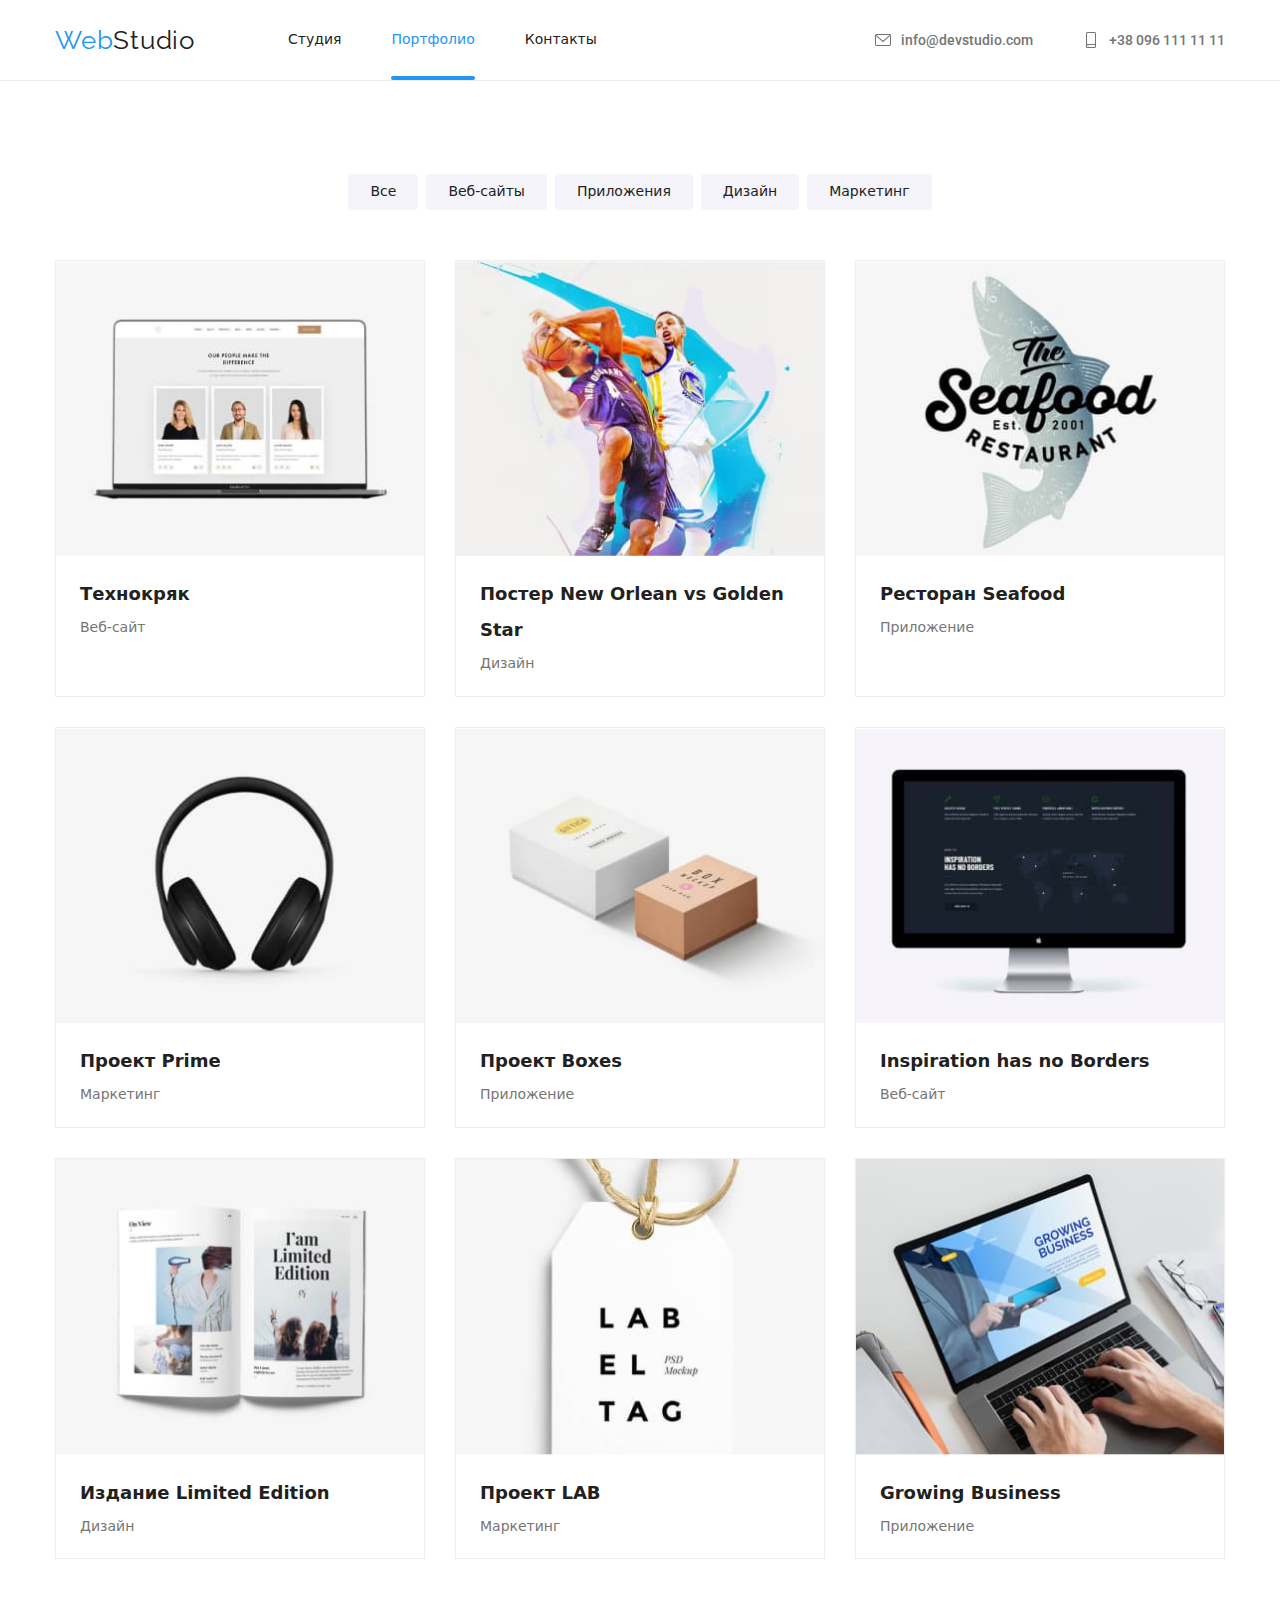
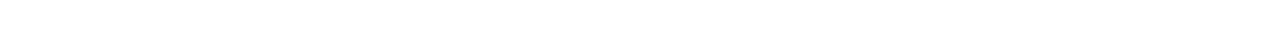
==== Portfolio/Portfolio.html @ 3ba08f0e "dz_8" ====
<!DOCTYPE html>
<html lang="en">

<head>
    <meta charset="UTF-8">
    <meta http-equiv="X-UA-Compatible" content="IE=edge">
    <meta name="viewport" content="width=device-width, initial-scale=1.0">
    <title>Portfolio</title>
    <link rel="preconnect" href="https://fonts.gstatic.com">
    <link href="https://fonts.googleapis.com/css2?family=Roboto:wght@400;500;700;900&display=swap" rel="stylesheet">

    <link rel="stylesheet" href="https://cdnjs.cloudflare.com/ajax/libs/modern-normalize/1.0.0/modern-normalize.css">
    <link rel="preconnect" href="https://fonts.gstatic.com">
    <link href="https://fonts.googleapis.com/css2?family=Raleway:wght@700&display=swap" rel="stylesheet">
    <link rel="stylesheet" href="../css/main.css">
</head>
<header>
    <!--Навигация-->
    <div class="container nav__page">
        <nav class="nav__page ">
            <a href="../index.html" class="logo link"><span class="logo-web">Web</span>Studio</a>
            <ul class="nav__site list">
                <li class="nav__site-item"><a href="../index.html" class="nav__link link ">Студия</a>
                </li>
                <li class="nav__site-item"><a href="../Portfolio/Portfolio.html"
                        class="nav__link nav__link-akcent link">Портфолио</a>
                </li>
                <li class="nav__site-item"><a href="" class="nav__link link">Контакты</a></li>
            </ul>
        </nav>
        <ul class="nav__adres list">
            <li class="nav__adres-item"><a href="malito:info@devstudio.com" class="nav__adres-link link">
                    <svg class="svg-fone">
                        <use href="./imags/svg/sprite.svg#icon-envelope"></use>

                    </svg>info@devstudio.com
                </a>
            </li>
            <li class="nav__adres-item"><a href="tel:+38 096 111 11 11" class="nav__adres-link link"><svg
                        class="svg-fone">
                        <use href="./imags/svg/sprite.svg#icon-smartphone"></use>

                    </svg>+38 096 111 11 11</a>

            </li>
        </ul>
        <button type="button" class="mobile-menu__btn" aria-label="Переключатель меню сайта" data-menu-button>
            <svg class="menu-btn__icon" width="40" height="40">
                <use class="menu-btn__icon-close" href="../imags/svg/sprite.svg#icon-close_"></use>
                <use class="menu-btn__icon-menu" href="../imags/svg/sprite.svg#icon-menu"></use>
            </svg>
        </button>
        <div class="mobile-menu" data-menu>
            <ul class="mobile-menu__list list">
                <li class="mobile-menu__item">
                    <a href="../index.html" class="mobile-menu__link mobile-menu__link--current link">Студия</a>
                </li>
                <li class="mobile-menu__item">
                    <a href="../Portfolio/Portfolio.html" class="mobile-menu__link link">Портфолио</a>
                </li>
                <li class="mobile-menu__item">
                    <a href="" class="mobile-menu__link link">Контакты</a>
                </li>
            </ul>
            <ul class="mobile-menu__contacts list">
                <li class="mobile-menu__contacts-item">
                    <a href="tel:+380961111111" class="
                            mobile-menu__contacts-link mobile-menu__contacts-link--accent link
                          ">
                        +38 096 111 11 11</a>
                </li>
                <li class="mobile-menu__contacts-item">
                    <a href="mailto:info@devstudio.com" class="mobile-menu__contacts-link link">
                        info@devstudio.com
                    </a>
                </li>
            </ul>
            <ul class="mobile-menu__socials list">
                <li class="mobile-menu__social-item">
                    <a href="http://instagram.com" class="mobile-menu__social-link">Instagram</a>
                </li>
                <li class="mobile-menu__social-item">
                    <a href="http://twitter.com" class="mobile-menu__social-link">Twitter</a>
                </li>
                <li class="mobile-menu__social-item">
                    <a href="http://facebook.com" class="mobile-menu__social-link">Facebook</a>
                </li>
                <li class="mobile-menu__social-item">
                    <a href="http://linkedin.com" class="mobile-menu__social-link">LinkedIn</a>
                </li>
            </ul>
        </div>
    </div>

</header>
<main>
    <!--Примеры робот-->
    <section class="portfplio__box">
        <div class="container">
            <ul class="portfplio__nav">
                <li class="portfplio__nav-item"><a href="" class="link-nav ">Все</a></li>
                <li class="portfplio__nav-item"><a href="" class="link-nav ">Веб-сайты</a></li>
                <li class="portfplio__nav-item"><a href="" class="link-nav ">Приложения</a></li>
                <li class="portfplio__nav-item"><a href="" class="link-nav ">Дизайн</a></li>
                <li class="portfplio__nav-item"><a href="" class="link-nav ">Маркетинг</a></li>
            </ul>

            <ul class="examples list">
                <li class="examples-box">
                    <a href="" class="focused-thumb">
                        <div class="portfolio-thumb">
                            <p class="portfolio-decript"> Технокряк это современная площадка распространения
                                коронавируса. Компании используют эту платформу для
                                цифрового шпионажа и атак на защищённые сервера конкурентов.</p>
                            <img srcset="
                      ../imags/portfolioimages/desktop.jpg    1x,
                      ../imags/portfolioimages/desktop@2x.jpg 2x
                    " src="../imags/portfolioimages/desktop.jpg" width="450" height="294" alt="Ноутбук ">
                        </div>
                    </a>
                    <div class="text-box">
                        <h2 class="examples-title">Технокряк</h2>
                        <p class="text">Веб-сайт</p>
                    </div>
                </li>
                <li class="examples-box">
                    <a href="" class="focused-thumb">
                        <div class="portfolio-thumb">
                            <p class="portfolio-decript"> Технокряк это современная площадка распространения
                                коронавируса. Компании используют эту платформу для
                                цифрового шпионажа и атак на защищённые сервера конкурентов.</p>
                            <img srcset="
                      ./imags/portfolioimages/players.jpg    1x,
                      ./imags/portfolioimages/players@2x.jpg 2x
                    " src="./imags/portfolioimages/players.jpg" width="450" height="294" alt="Баскетболисты">
                        </div>
                    </a>
                    <div class="text-box">
                        <h2 class="examples-title">Постер New Orlean vs Golden Star</h2>
                        <p class="text">Дизайн</p>
                    </div>
                </li>
                <li class="examples-box">
                    <a href="" class="focused-thumb">
                        <div class="portfolio-thumb">
                            <p class="portfolio-decript"> Технокряк это современная площадка распространения
                                коронавируса. Компании используют эту платформу для
                                цифрового шпионажа и атак на защищённые сервера конкурентов.</p>
                            <img srcset="
                      ./imags/portfolioimages/seafood.jpg    1x,
                      ./imags/portfolioimages/seafood@2x.jpg 2x
                    " src="./imags/portfolioimages/seafood.jpg" width="450" height="294" alt="Рибный ресторан логотип">
                        </div>
                    </a>
                    <div class="text-box">
                        <h2 class="examples-title">Ресторан Seafood</h2>
                        <p class="text">Приложение</p>
                    </div>
                </li>
                <li class="examples-box">
                    <a href="" class="focused-thumb">
                        <div class="portfolio-thumb">
                            <p class="portfolio-decript"> Технокряк это современная площадка распространения
                                коронавируса. Компании используют эту платформу для
                                цифрового шпионажа и атак на защищённые сервера конкурентов.</p>
                            <img srcset="
                      ./imags/portfolioimages/headphone.jpg    1x,
                      ./imags/portfolioimages/headphone@2x.jpg 2x
                    " src="./imags/portfolioimages/headphone.jpg" width="450" height="294" alt="Наушники">
                        </div>
                    </a>
                    <div class="text-box">
                        <h2 class="examples-title">Проект Prime</h2>
                        <p class="text">Маркетинг</p>
                    </div>
                </li>
                <li class="examples-box">
                    <a href="" class="focused-thumb">
                        <div class="portfolio-thumb">
                            <p class="portfolio-decript"> Технокряк это современная площадка распространения
                                коронавируса. Компании используют эту платформу для
                                цифрового шпионажа и атак на защищённые сервера конкурентов.</p>
                            <img srcset="
                      ./imags/portfolioimages/box.jpg    1x,
                      ./imags/portfolioimages/box@2x.jpg 2x
                    " src="./imags/portfolioimages/box.jpg" width="450" height="294" alt="Коробки">
                        </div>
                    </a>
                    <div class="text-box">
                        <h2 class="examples-title">Проект Boxes</h2>
                        <p class="text">Приложение</p>
                    </div>
                </li>
                <li class="examples-box">
                    <a href="" class="focused-thumb">
                        <div class="portfolio-thumb">
                            <p class="portfolio-decript"> Технокряк это современная площадка распространения
                                коронавируса. Компании используют эту платформу для
                                цифрового шпионажа и атак на защищённые сервера конкурентов.</p>
                            <img srcset="
                      ./imags/portfolioimages/monitor.jpg    1x,
                      ./imags/portfolioimages/monitor@2x.jpg 2x
                    " src="./imags/portfolioimages/monitor.jpg" width="450" height="294" alt="Монитор">
                        </div>
                    </a>
                    <div class="text-box">
                        <h2 class="examples-title">Inspiration has no Borders</h2>
                        <p class="text">Веб-сайт</p>
                    </div>
                </li>
                <li class="examples-box">
                    <a href="" class="focused-thumb">
                        <div class="portfolio-thumb">
                            <p class="portfolio-decript"> Технокряк это современная площадка распространения
                                коронавируса. Компании используют эту платформу для
                                цифрового шпионажа и атак на защищённые сервера конкурентов.</p>
                            <img srcset="
                      ./imags/portfolioimages/book.jpg    1x,
                      ./imags/portfolioimages/book@2x.jpg 2x
                    " src="./imags/portfolioimages/book.jpg" width="450" height="294" alt="Книга">
                        </div>
                    </a>
                    <div class="text-box">
                        <h2 class="examples-title">Издание Limited Edition</h2>
                        <p class="text">Дизайн</p>
                    </div>
                </li>
                <li class="examples-box">
                    <a href="" class="focused-thumb">
                        <div class="portfolio-thumb">
                            <p class="portfolio-decript"> Технокряк это современная площадка распространения
                                коронавируса. Компании используют эту платформу для
                                цифрового шпионажа и атак на защищённые сервера конкурентов.</p>
                            <img srcset="
                      ./imags/portfolioimages/label.jpg    1x,
                      ./imags/portfolioimages/label@2x.jpg 2x
                    " src="./imags/portfolioimages/label.jpg" width="450" height="294" alt="Бумажка на верёвке">
                        </div>
                    </a>
                    <div class="text-box">
                        <h2 class="examples-title">Проект LAB</h2>
                        <p class="text">Маркетинг</p>
                    </div>
                </li>
                <li class="examples-box">
                    <a href="" class="focused-thumb">
                        <div class="portfolio-thumb">
                            <p class="portfolio-decript"> Технокряк это современная площадка распространения
                                коронавируса. Компании используют эту платформу для
                                цифрового шпионажа и атак на защищённые сервера конкурентов.</p>
                            <img srcset="
                      ./imags/portfolioimages/notebook.jpg    1x,
                      ./imags/portfolioimages/notebook@2x.jpg 2x
                    " src="./imags/portfolioimages/notebook.jpg" width="450" height="294"
                                alt="Ноутбук за которым печатают">
                        </div>
                    </a>
                    <div class="text-box">
                        <h2 class="examples-title">Growing Business</h2>
                        <p class="text">Приложение</p>
                    </div>
                </li>
            </ul>

        </div>
    </section>
</main>
<!--Футер-->
<!--<footer class="footer">
    <div class="footer-container">
        <address class="footer-adres-item">
            <a href="../index.html" class="link logo-footer"><span class="logo-web-footer">Web</span>Studio</a>
            <p class="footer-adres">г. Киев, пр-т Леси Украинки, 26</p>
            <ul class="list ">
                <li class="footer-item"><a href="mailto:info@example.com" class="footer-link link">info@example.com</a>
                </li>
                <li class="footer-item"><a href="tel:+38 099 111 11 11" class="footer-link link">+38 099 111
                        11 11</a></li>
            </ul>
        </address>
        <div class="footer-social">
            <h2 class="footer-title">ПРИСОЕДИНЯЙТЕСЬ</h2>
            <ul class="footer-icon">
                <li class="footer-icon-item">
                    <a href="" class="footer-icon-link">
                        <svg class="footer-icons-svg">
                            <use href="./imags/svg/sprite.svg#icon-instagram"></use>
                        </svg>
                    </a>
                </li>
                <li class="footer-icon-item">
                    <a href="" class="footer-icon-link">
                        <svg class="footer-icons-svg">
                            <use href="./imags/svg/sprite.svg#icon-twitter"></use>
                        </svg>
                    </a>
                </li>
                <li class="footer-icon-item">
                    <a href="" class="footer-icon-link">
                        <svg class="footer-icons-svg">
                            <use href="./imags/svg/sprite.svg#icon-facebook"></use>
                        </svg>
                    </a>
                </li>
                <li class="footer-icon-item">
                    <a href="" class="footer-icon-link">
                        <svg class="footer-icons-svg">
                            <use href="./imags/svg/sprite.svg#icon-linkedin"></use>
                        </svg>
                    </a>
                </li>
            </ul>
        </div>
        <div class="footer-send-container">
            <div>
                <h3 class="footer-title">ПОДПИШИСЬ НА РОССЫЛКУ</h3>
                <label>
                    <input class="footer-input" type="text" name="footer-input" placeholder="E-mail" />
                </label>
            </div>
            <button type="submit" class="footer-button">
                <span class="footer-button-span">Подписаться</span>
                <svg class="icon-send">
                    <use href="../imags/svg/sprite.svg#icon-icon-send"></use>
                </svg>
            </button>
        </div>
    </div>-->
<script src="../js/menu.js"></script>
</body>

</html>
---- css/main.css ----
@charset "UTF-8";
.container {
  width: 100%;
  padding-left: 15px;
  padding-right: 15px;
}

@media screen and (min-width: 480px) {
  .container {
    max-width: 480px;
    margin-left: auto;
    margin-right: auto;
  }
}

@media screen and (min-width: 768px) {
  .container {
    max-width: 768px;
  }
}

@media screen and (min-width: 1200px) {
  .container {
    max-width: 1200px;
  }
}

html {
  -webkit-box-sizing: border-box;
          box-sizing: border-box;
}

a {
  list-style: none;
}

h1,
h2,
h3 {
  margin: 0;
}

img {
  display: block;
  max-width: 100%;
  height: auto;
}

body {
  font-family: "Roboto", sans-serif;
  font-style: normal;
  font-weight: normal;
  font-size: 14px;
  line-height: 1.7;
  background-color: #ffffff;
}

@media (min-width: 768px) {
  body {
    padding-top: 80px;
  }
}

@media (max-width: 767px) {
  body {
    padding-top: 60px;
  }
}

.list {
  padding: 0;
  margin: 0;
  list-style: none;
}

.link {
  text-decoration: none;
  font-style: normal;
}

/*! modern-normalize v1.0.0 | MIT License | https://github.com/sindresorhus/modern-normalize */
/*
Document
========
*/
/**
Use a better box model (opinionated).
*/
*,
*::before,
*::after {
  -webkit-box-sizing: border-box;
          box-sizing: border-box;
}

/**
Use a more readable tab size (opinionated).
*/
:root {
  -moz-tab-size: 4;
  -o-tab-size: 4;
     tab-size: 4;
}

/**
1. Correct the line height in all browsers.
2. Prevent adjustments of font size after orientation changes in iOS.
*/
html {
  line-height: 1.15;
  /* 1 */
  -webkit-text-size-adjust: 100%;
  /* 2 */
}

/*
Sections
========
*/
/**
Remove the margin in all browsers.
*/
body {
  margin: 0;
}

/**
Improve consistency of default fonts in all browsers. (https://github.com/sindresorhus/modern-normalize/issues/3)
*/
body {
  font-family: system-ui, -apple-system, "Segoe UI", Roboto, Helvetica, Arial, sans-serif, "Apple Color Emoji", "Segoe UI Emoji";
}

/*
Grouping content
================
*/
/**
1. Add the correct height in Firefox.
2. Correct the inheritance of border color in Firefox. (https://bugzilla.mozilla.org/show_bug.cgi?id=190655)
*/
hr {
  height: 0;
  /* 1 */
  color: inherit;
  /* 2 */
}

/*
Text-level semantics
====================
*/
/**
Add the correct text decoration in Chrome, Edge, and Safari.
*/
abbr[title] {
  -webkit-text-decoration: underline dotted;
          text-decoration: underline dotted;
}

/**
Add the correct font weight in Edge and Safari.
*/
b,
strong {
  font-weight: bolder;
}

/**
1. Improve consistency of default fonts in all browsers. (https://github.com/sindresorhus/modern-normalize/issues/3)
2. Correct the odd 'em' font sizing in all browsers.
*/
code,
kbd,
samp,
pre {
  font-family: ui-monospace, SFMono-Regular, Consolas, "Liberation Mono", Menlo, monospace;
  /* 1 */
  font-size: 1em;
  /* 2 */
}

/**
Add the correct font size in all browsers.
*/
small {
  font-size: 80%;
}

/**
Prevent 'sub' and 'sup' elements from affecting the line height in all browsers.
*/
sub,
sup {
  font-size: 75%;
  line-height: 0;
  position: relative;
  vertical-align: baseline;
}

sub {
  bottom: -0.25em;
}

sup {
  top: -0.5em;
}

/*
Tabular data
============
*/
/**
1. Remove text indentation from table contents in Chrome and Safari. (https://bugs.chromium.org/p/chromium/issues/detail?id=999088, https://bugs.webkit.org/show_bug.cgi?id=201297)
2. Correct table border color inheritance in all Chrome and Safari. (https://bugs.chromium.org/p/chromium/issues/detail?id=935729, https://bugs.webkit.org/show_bug.cgi?id=195016)
*/
table {
  text-indent: 0;
  /* 1 */
  border-color: inherit;
  /* 2 */
}

/*
Forms
=====
*/
/**
1. Change the font styles in all browsers.
2. Remove the margin in Firefox and Safari.
*/
button,
input,
optgroup,
select,
textarea {
  font-family: inherit;
  /* 1 */
  font-size: 100%;
  /* 1 */
  line-height: 1.15;
  /* 1 */
  margin: 0;
  /* 2 */
}

/**
Remove the inheritance of text transform in Edge and Firefox.
1. Remove the inheritance of text transform in Firefox.
*/
button,
select {
  /* 1 */
  text-transform: none;
}

/**
Correct the inability to style clickable types in iOS and Safari.
*/
button,
[type="button"],
[type="reset"],
[type="submit"] {
  -webkit-appearance: button;
}

/**
Remove the inner border and padding in Firefox.
*/
::-moz-focus-inner {
  border-style: none;
  padding: 0;
}

/**
Restore the focus styles unset by the previous rule.
*/
:-moz-focusring {
  outline: 1px dotted ButtonText;
}

/**
Remove the additional ':invalid' styles in Firefox.
See: https://github.com/mozilla/gecko-dev/blob/2f9eacd9d3d995c937b4251a5557d95d494c9be1/layout/style/res/forms.css#L728-L737
*/
:-moz-ui-invalid {
  box-shadow: none;
}

/**
Remove the padding so developers are not caught out when they zero out 'fieldset' elements in all browsers.
*/
legend {
  padding: 0;
}

/**
Add the correct vertical alignment in Chrome and Firefox.
*/
progress {
  vertical-align: baseline;
}

/**
Correct the cursor style of increment and decrement buttons in Safari.
*/
::-webkit-inner-spin-button,
::-webkit-outer-spin-button {
  height: auto;
}

/**
1. Correct the odd appearance in Chrome and Safari.
2. Correct the outline style in Safari.
*/
[type="search"] {
  -webkit-appearance: textfield;
  /* 1 */
  outline-offset: -2px;
  /* 2 */
}

/**
Remove the inner padding in Chrome and Safari on macOS.
*/
::-webkit-search-decoration {
  -webkit-appearance: none;
}

/**
1. Correct the inability to style clickable types in iOS and Safari.
2. Change font properties to 'inherit' in Safari.
*/
::-webkit-file-upload-button {
  -webkit-appearance: button;
  /* 1 */
  font: inherit;
  /* 2 */
}

/*
Interactive
===========
*/
/*
Add the correct display in Chrome and Safari.
*/
summary {
  display: list-item;
}

header {
  border-bottom: 1px solid #ececec;
  position: fixed;
  top: 0px;
  left: 0px;
  right: 0px;
  background-color: #ffffff;
  z-index: 3;
}

.nav__page {
  display: -webkit-box;
  display: -ms-flexbox;
  display: flex;
  -webkit-box-align: center;
      -ms-flex-align: center;
          align-items: center;
}

.nav__site {
  display: -webkit-box;
  display: -ms-flexbox;
  display: flex;
  margin-left: 93px;
}

@media screen and (max-width: 767px) {
  .nav__site {
    display: none;
  }
}

.nav__link.nav__link-akcent {
  display: inline-block;
  color: #2196f3;
  position: relative;
}

.nav__link.nav__link-akcent::after {
  display: block;
  position: absolute;
  content: "";
  height: 4px;
  width: 100%;
  background-color: #2196f3;
  left: 0;
  bottom: 0;
  border-radius: 2px;
}

.nav__site-item {
  margin-right: 50px;
}

.nav__site-item:last-child {
  margin-right: 0px;
}

.nav__link {
  display: block;
  padding-top: 32px;
  padding-bottom: 32px;
  font-weight: 500;
  font-size: 14px;
  line-height: 1.14;
  color: #212121;
  -webkit-transition: color 250ms cubic-bezier(0.4, 0, 0.2, 1);
  transition: color 250ms cubic-bezier(0.4, 0, 0.2, 1);
}

.nav__link:hover, .nav__link:focus {
  color: #2196f3;
}

@media screen and (max-width: 767px) {
  .nav__adres {
    display: none;
  }
}

@media screen and (min-width: 1200px) {
  .nav__adres {
    display: -webkit-box;
    display: -ms-flexbox;
    display: flex;
    margin-left: auto;
  }
}

@media screen and (min-width: 1200px) {
  .nav__adres .nav__adres-item + .nav__adres-item {
    margin-left: 50px;
  }
}

@media screen and (min-width: 768px) and (max-width: 1199px) {
  .nav__adres-item {
    padding-top: 5px;
    padding-bottom: 5px;
  }
  .nav__adres {
    margin-left: auto;
  }
}

.svg-fone {
  display: -webkit-box;
  display: -ms-flexbox;
  display: flex;
  -webkit-box-orient: vertical;
  -webkit-box-direction: normal;
      -ms-flex-direction: column;
          flex-direction: column;
  -webkit-box-pack: center;
      -ms-flex-pack: center;
          justify-content: center;
  margin-right: 10px;
  fill: currentColor;
  width: 16px;
  height: 16px;
}

.nav__adres-link {
  display: -webkit-box;
  display: -ms-flexbox;
  display: flex;
  font-family: Roboto;
  font-style: normal;
  font-weight: 500;
  font-size: 14px;
  line-height: 1.15;
  color: #757575;
  -webkit-transition: color 250ms cubic-bezier(0.4, 0, 0.2, 1);
  transition: color 250ms cubic-bezier(0.4, 0, 0.2, 1);
}

.nav__adres-link:hover, .nav__adres-link:focus {
  color: #2196f3;
}

@media screen and (min-width: 1200px) {
  .nav__adres-link {
    padding-top: 32px;
    padding-bottom: 32px;
  }
}

.hiro {
  padding-top: 118px;
  padding-bottom: 118px;
  background-color: #2f303a;
  background-repeat: no-repeat;
  background-position: center;
  background-size: cover;
  margin-left: auto;
  margin-right: auto;
}

.hiro__title {
  text-align: center;
  margin-left: auto;
  margin-right: auto;
  font-weight: 900;
  font-size: 26px;
  line-height: 1.62;
  letter-spacing: 0.06em;
  text-transform: uppercase;
  color: #ffffff;
}

@media screen and (max-width: 1199px) {
  .hiro__title {
    width: 100%;
    max-width: 385px;
  }
}

@media screen and (min-width: 1200px) {
  .hiro__title {
    max-width: 696px;
    margin-left: auto;
    margin-right: auto;
    font-size: 44px;
    line-height: 1.36;
    width: 696px;
    height: 140px;
  }
}

@media screen and (max-width: 767px) {
  .hiro {
    background-image: -webkit-gradient(linear, left top, left bottom, from(rgba(47, 48, 58, 0.4)), to(rgba(47, 48, 58, 0.4))), url("../imags/hero/hero-mobile.jpg");
    background-image: linear-gradient(rgba(47, 48, 58, 0.4), rgba(47, 48, 58, 0.4)), url("../imags/hero/hero-mobile.jpg");
  }
}

@media screen and (max-width: 767px) and (min-device-pixel-ratio: 1), screen and (max-width: 767px) and (-webkit-min-device-pixel-ratio: 1), screen and (max-width: 767px) and (min-resolution: 96dpi), screen and (max-width: 767px) and (min-resolution: 1dppx) {
  .hiro {
    background-image: url("../imags/hero/hero-mobile.webp");
  }
}

@media screen and (max-width: 767px) and (min-device-pixel-ratio: 2), screen and (max-width: 767px) and (-webkit-min-device-pixel-ratio: 2), screen and (max-width: 767px) and (min-resolution: 192dpi), screen and (max-width: 767px) and (min-resolution: 2dppx) {
  .hiro {
    background-image: url("../imags/hero/hero-mobile@2x.jpg");
  }
}

@media screen and (max-width: 767px) and (min-device-pixel-ratio: 2), screen and (max-width: 767px) and (-webkit-min-device-pixel-ratio: 2), screen and (max-width: 767px) and (min-resolution: 192dpi), screen and (max-width: 767px) and (min-resolution: 2dppx) {
  .hiro {
    background-image: url("../imags/hero/hero-mobile@2x.webp");
  }
}

@media screen and (min-width: 768px) and (max-width: 1199px) {
  .hiro {
    background-image: -webkit-gradient(linear, left top, left bottom, from(rgba(47, 48, 58, 0.4)), to(rgba(47, 48, 58, 0.4))), url("../imags/hero/hero-tablet.jpg");
    background-image: linear-gradient(rgba(47, 48, 58, 0.4), rgba(47, 48, 58, 0.4)), url("../imags/hero/hero-tablet.jpg");
  }
}

@media screen and (min-width: 768px) and (max-width: 1199px) and (min-device-pixel-ratio: 1), screen and (min-width: 768px) and (max-width: 1199px) and (-webkit-min-device-pixel-ratio: 1), screen and (min-width: 768px) and (max-width: 1199px) and (min-resolution: 96dpi), screen and (min-width: 768px) and (max-width: 1199px) and (min-resolution: 1dppx) {
  .hiro {
    background-image: url("../imags/hero/hero-tablet.webp");
  }
}

@media screen and (min-width: 768px) and (max-width: 1199px) and (min-device-pixel-ratio: 2), screen and (min-width: 768px) and (max-width: 1199px) and (-webkit-min-device-pixel-ratio: 2), screen and (min-width: 768px) and (max-width: 1199px) and (min-resolution: 192dpi), screen and (min-width: 768px) and (max-width: 1199px) and (min-resolution: 2dppx) {
  .hiro {
    background-image: url("../imags/hero/hero-tablet@2x.jpg");
  }
}

@media screen and (min-width: 768px) and (max-width: 1199px) and (min-device-pixel-ratio: 2), screen and (min-width: 768px) and (max-width: 1199px) and (-webkit-min-device-pixel-ratio: 2), screen and (min-width: 768px) and (max-width: 1199px) and (min-resolution: 192dpi), screen and (min-width: 768px) and (max-width: 1199px) and (min-resolution: 2dppx) {
  .hiro {
    background-image: url("../imags/hero/hero-tablet@2x.webp");
  }
}

@media screen and (min-width: 1200px) {
  .hiro {
    padding-top: 200px;
    padding-bottom: 200px;
    max-width: 1600px;
    background-image: -webkit-gradient(linear, left top, left bottom, from(rgba(47, 48, 58, 0.4)), to(rgba(47, 48, 58, 0.4))), url("../imags/hero/hero-desktop.jpg");
    background-image: linear-gradient(rgba(47, 48, 58, 0.4), rgba(47, 48, 58, 0.4)), url("../imags/hero/hero-desktop.jpg");
  }
}

@media screen and (min-width: 1200px) and (min-device-pixel-ratio: 1), screen and (min-width: 1200px) and (-webkit-min-device-pixel-ratio: 1), screen and (min-width: 1200px) and (min-resolution: 96dpi), screen and (min-width: 1200px) and (min-resolution: 1dppx) {
  .hiro {
    background-image: url("../imags/hero/hero-desktop.webp");
  }
}

@media screen and (min-width: 1200px) and (min-device-pixel-ratio: 2), screen and (min-width: 1200px) and (-webkit-min-device-pixel-ratio: 2), screen and (min-width: 1200px) and (min-resolution: 192dpi), screen and (min-width: 1200px) and (min-resolution: 2dppx) {
  .hiro {
    background-image: url("../imags/hero/hero-desktop@2x.jpg");
  }
}

@media screen and (min-width: 1200px) and (min-device-pixel-ratio: 2), screen and (min-width: 1200px) and (-webkit-min-device-pixel-ratio: 2), screen and (min-width: 1200px) and (min-resolution: 192dpi), screen and (min-width: 1200px) and (min-resolution: 2dppx) {
  .hiro {
    background-image: url("../imags/hero/hero-desktop@2x.webp");
  }
}

.hiro-button {
  display: block;
  margin-right: auto;
  margin-left: auto;
  margin-top: 30px;
  padding: 10px 32px 10px 32px;
  border: none;
  border-radius: 4px;
  font-style: normal;
  font-weight: bold;
  font-size: 16px;
  line-height: 1.87;
  text-align: center;
  cursor: pointer;
  letter-spacing: 0.06em;
  color: #ffffff;
  background-color: #2196f3;
}

.hiro-button:focus, .hiro-button:hover {
  -webkit-animation: animate115 3000ms linear infinite;
          animation: animate115 3000ms linear infinite;
}

@-webkit-keyframes animate115 {
  0% {
    -webkit-transform: scale(1);
            transform: scale(1);
  }
  50% {
    -webkit-transform: scale(1.15);
            transform: scale(1.15);
  }
  100% {
    -webkit-transform: scale(1);
            transform: scale(1);
  }
}

@keyframes animate115 {
  0% {
    -webkit-transform: scale(1);
            transform: scale(1);
  }
  50% {
    -webkit-transform: scale(1.15);
            transform: scale(1.15);
  }
  100% {
    -webkit-transform: scale(1);
            transform: scale(1);
  }
}

.modal-button {
  position: absolute;
  top: 8px;
  right: 8px;
  display: -webkit-box;
  display: -ms-flexbox;
  display: flex;
  -webkit-box-align: center;
      -ms-flex-align: center;
          align-items: center;
  -webkit-box-pack: center;
      -ms-flex-pack: center;
          justify-content: center;
  width: 30px;
  height: 30px;
  padding: 0px;
  border: 1px solid rgba(0, 0, 0, 0.2);
  border-radius: 50%;
  background-color: #fff;
}

.modal-button:hover, .modal-button:focus {
  color: #2196f3;
}

.submit-btn {
  display: inline-block;
  margin-right: auto;
  margin-left: auto;
  padding: 10px 56px 10px 56px;
  border: none;
  border-radius: 4px;
  font-style: normal;
  font-weight: bold;
  font-size: 16px;
  line-height: 1.87;
  text-align: center;
  cursor: pointer;
  letter-spacing: 0.06em;
  color: #ffffff;
  background-color: #2196f3;
}

.footer-button {
  display: -webkit-box;
  display: -ms-flexbox;
  display: flex;
  padding: 10px 30px 10px 30px;
  border: none;
  display: flex;
  text-align: center;
  -webkit-box-align: center;
      -ms-flex-align: center;
          align-items: center;
  width: 200px;
  height: 50px;
  border-radius: 4px;
  font-style: normal;
  font-weight: bold;
  font-size: 16px;
  line-height: 1.87;
  text-align: center;
  cursor: pointer;
  letter-spacing: 0.06em;
  color: #ffffff;
  background-color: #2196f3;
}

@media screen and (max-width: 1199px) {
  .footer-button {
    margin-top: 20px;
    margin-right: auto;
    margin-left: auto;
  }
}

@media screen and (min-width: 1200px) {
  .footer-button-span {
    margin-right: 10px;
  }
}

/*портфолио*/
.portfplio__box {
  padding-top: 60px;
  padding-bottom: 60px;
}

@media screen and (min-width: 1200px) {
  .portfplio__box {
    padding-top: 94px;
    padding-bottom: 94px;
  }
}

.portfplio__nav {
  margin: 0px 0px 15px 0px;
  list-style: none;
  display: -webkit-box;
  display: -ms-flexbox;
  display: flex;
  -webkit-box-align: center;
      -ms-flex-align: center;
          align-items: center;
  -ms-flex-wrap: wrap;
      flex-wrap: wrap;
  padding: 0px;
}

@media screen and (min-width: 768px) {
  .portfplio__nav {
    -webkit-box-pack: center;
        -ms-flex-pack: center;
            justify-content: center;
    padding: 0px;
    margin: 0px 0px 30px 0px;
    margin-left: auto;
    margin-right: auto;
  }
}

@media screen and (min-width: 1200px) {
  .portfplio__nav {
    margin: 0px 0px 50px 0px;
  }
}

.link-nav {
  text-decoration: none;
  display: block;
  padding: 6px 22px 6px 22px;
  border-radius: 4px;
  background-color: #f5f4fa;
  font-weight: 500;
  color: #212121;
  -webkit-transition: background-color 250ms cubic-bezier(0.4, 0, 0.2, 1), color 250ms cubic-bezier(0.4, 0, 0.2, 1), 250ms, -webkit-box-shadow 250ms cubic-bezier(0.4, 0, 0.2, 1);
  transition: background-color 250ms cubic-bezier(0.4, 0, 0.2, 1), color 250ms cubic-bezier(0.4, 0, 0.2, 1), 250ms, -webkit-box-shadow 250ms cubic-bezier(0.4, 0, 0.2, 1);
  transition: background-color 250ms cubic-bezier(0.4, 0, 0.2, 1), box-shadow 250ms cubic-bezier(0.4, 0, 0.2, 1), color 250ms cubic-bezier(0.4, 0, 0.2, 1), 250ms;
  transition: background-color 250ms cubic-bezier(0.4, 0, 0.2, 1), box-shadow 250ms cubic-bezier(0.4, 0, 0.2, 1), color 250ms cubic-bezier(0.4, 0, 0.2, 1), 250ms, -webkit-box-shadow 250ms cubic-bezier(0.4, 0, 0.2, 1);
}

.link-nav:hover {
  color: #ffffff;
  background-color: #2196f3;
  -webkit-box-shadow: 0px 3px 1px rgba(0, 0, 0, 0.1), 0px 1px 2px rgba(0, 0, 0, 0.08), 0px 2px 2px rgba(0, 0, 0, 0.12);
          box-shadow: 0px 3px 1px rgba(0, 0, 0, 0.1), 0px 1px 2px rgba(0, 0, 0, 0.08), 0px 2px 2px rgba(0, 0, 0, 0.12);
}

.link-nav:focus {
  color: #ffffff;
  background-color: #2196f3;
}

.portfplio__nav-item {
  margin-right: 8px;
}

@media screen and (max-width: 767px) {
  .portfplio__nav-item {
    margin-bottom: 15px;
  }
}

.portfplio__nav-item:last-child {
  margin-right: 0px;
}

@media screen and (min-width: 768px) {
  .examples {
    display: -webkit-box;
    display: -ms-flexbox;
    display: flex;
    -ms-flex-wrap: wrap;
        flex-wrap: wrap;
    margin-left: -30px;
    margin-top: -30px;
    list-style: none;
  }
}

.portfolio-thumb {
  position: relative;
  overflow: hidden;
  z-index: 2;
}

.portfolio-decript {
  position: absolute;
  top: 0px;
  background-color: #2196f3;
  width: 100%;
  height: 100%;
  opacity: 0;
  font-family: Roboto;
  font-style: normal;
  font-weight: normal;
  font-size: 18px;
  line-height: 1.56;
  letter-spacing: 0.03em;
  color: #ffffff;
  margin: 0px;
  padding-top: 63px;
  padding-bottom: 63px;
  padding-left: 24px;
  padding-right: 24px;
  -webkit-transform: translateY(100%);
          transform: translateY(100%);
  -webkit-transition: opacity 250ms cubic-bezier(0.4, 0, 0.2, 1), -webkit-transform 250ms cubic-bezier(0.4, 0, 0.2, 1);
  transition: opacity 250ms cubic-bezier(0.4, 0, 0.2, 1), -webkit-transform 250ms cubic-bezier(0.4, 0, 0.2, 1);
  transition: transform 250ms cubic-bezier(0.4, 0, 0.2, 1), opacity 250ms cubic-bezier(0.4, 0, 0.2, 1);
  transition: transform 250ms cubic-bezier(0.4, 0, 0.2, 1), opacity 250ms cubic-bezier(0.4, 0, 0.2, 1), -webkit-transform 250ms cubic-bezier(0.4, 0, 0.2, 1);
}

@media screen and (max-width: 350px) {
  .portfolio-decript {
    font-size: 15px;
    line-height: 1.3;
  }
}

.focused-thumb:hover .portfolio-decript,
.focused-thumb:focus .portfolio-decript {
  opacity: 1;
  -webkit-transform: translateY(0);
          transform: translateY(0);
}

.examples-box {
  width: 100%;
  position: relative;
  border: 1px solid #eeeeee;
  -webkit-transition: -webkit-box-shadow 250ms cubic-bezier(0.4, 0, 0.2, 1);
  transition: -webkit-box-shadow 250ms cubic-bezier(0.4, 0, 0.2, 1);
  transition: box-shadow 250ms cubic-bezier(0.4, 0, 0.2, 1);
  transition: box-shadow 250ms cubic-bezier(0.4, 0, 0.2, 1), -webkit-box-shadow 250ms cubic-bezier(0.4, 0, 0.2, 1);
}

@media screen and (min-width: 768px) and (max-width: 1199px) {
  .examples-box {
    -ms-flex-preferred-size: calc((100% - 2 * 30px) / 2);
        flex-basis: calc((100% - 2 * 30px) / 2);
    margin-left: 30px;
    margin-top: 30px;
  }
}

@media screen and (min-width: 1200px) {
  .examples-box {
    -ms-flex-preferred-size: calc((100% - 90px) / 3);
        flex-basis: calc((100% - 90px) / 3);
    margin-left: 30px;
    margin-top: 30px;
  }
}

@media screen and (max-width: 767px) {
  .examples-box:not(:last-child) {
    margin-bottom: 30px;
  }
}

.examples-box:hover {
  -webkit-box-shadow: 0px 1px 1px rgba(0, 0, 0, 0.12), 0px 4px 4px rgba(0, 0, 0, 0.06), 1px 4px 6px rgba(0, 0, 0, 0.16);
          box-shadow: 0px 1px 1px rgba(0, 0, 0, 0.12), 0px 4px 4px rgba(0, 0, 0, 0.06), 1px 4px 6px rgba(0, 0, 0, 0.16);
}

.text-box {
  padding: 20px 24px 20px 24px;
}

.examples-title {
  display: block;
  margin: 0px;
  padding-right: auto;
  margin-bottom: 4px;
  font-size: bold;
  font-size: 18px;
  line-height: 2;
  color: #212121;
}

.text {
  display: block;
  margin: 0px;
  color: #757575;
}

footer {
  background-color: #2f303a;
}

.footer {
  padding-top: 60px;
  padding-bottom: 60px;
}

@media screen and (min-width: 1200px) {
  .footer-container {
    display: -webkit-box;
    display: -ms-flexbox;
    display: flex;
  }
}

@media screen and (min-width: 768px) and (max-width: 1199px) {
  .footer-container-tablet {
    display: -webkit-box;
    display: -ms-flexbox;
    display: flex;
  }
}

@media screen and (min-width: 1200px) {
  .footer-container-tablet {
    display: -webkit-box;
    display: -ms-flexbox;
    display: flex;
  }
}

@media screen and (min-width: 768px) and (max-width: 1199px) {
  .footer-container-tablet {
    margin-bottom: 60px;
  }
}

.footer-adres {
  margin-top: 20px;
  display: block;
  font-style: normal;
  font-size: 14px;
  color: #ffffff;
}

@media screen and (max-width: 767px) {
  .footer-adres-item {
    margin-bottom: 60px;
  }
}

@media screen and (min-width: 768px) {
  .footer-adres-item {
    margin-right: 165px;
    margin-left: auto;
  }
}

@media screen and (min-width: 1200px) {
  .footer-adres-item {
    width: 231px;
    margin-right: 70px;
  }
}

@media screen and (max-width: 1199px) {
  .footer-adres-item {
    text-align: center;
  }
}

.footer-link {
  color: rgba(255, 255, 255, 0.6);
  -webkit-transition: color 250ms cubic-bezier(0.4, 0, 0.2, 1);
  transition: color 250ms cubic-bezier(0.4, 0, 0.2, 1);
}

.footer-link:hover, .footer-link:focus {
  color: #2196f3;
}

.footer-item {
  display: block;
  margin-top: 9px;
}

.footer-title {
  display: block;
  font-weight: bold;
  font-size: 14px;
  margin: 0;
  color: #ffffff;
  height: 16px;
  margin-bottom: 20px;
}

.footer-icon {
  margin-top: 10px;
  padding: 0px;
  list-style: none;
  display: -webkit-inline-box;
  display: -ms-inline-flexbox;
  display: inline-flex;
}

@media screen and (max-width: 767px) {
  .footer-icon {
    margin-bottom: 60px;
  }
}

.footer-icon-link {
  display: -webkit-box;
  display: -ms-flexbox;
  display: flex;
  -webkit-box-align: center;
      -ms-flex-align: center;
          align-items: center;
  -webkit-box-pack: center;
      -ms-flex-pack: center;
          justify-content: center;
  width: 44px;
  height: 44px;
  border-radius: 50%;
  background-color: #44454e;
}

.footer-icon-link:hover, .footer-icon-link:focus {
  background-color: #2196f3;
  -webkit-transition: background-color 250ms cubic-bezier(0.4, 0, 0.2, 1);
  transition: background-color 250ms cubic-bezier(0.4, 0, 0.2, 1);
}

.footer-icon-item:not(:last-child) {
  margin-right: 10px;
}

.footer-icons-svg {
  width: 20px;
  height: 20px;
  fill: #ffffff;
}

@media screen and (min-width: 1200px) {
  .footer-social {
    margin-right: 93px;
  }
}

@media screen and (max-width: 1199px) {
  .footer-social {
    text-align: center;
  }
}

@media screen and (min-width: 768px) {
  .footer-social {
    margin-right: auto;
  }
}

@media screen and (max-width: 767px) {
  .about-item {
    margin-right: auto;
    margin-left: auto;
    width: 100%;
    max-width: 480px;
  }
  .about-title {
    text-align: center;
  }
}

@media screen and (max-width: 1199px) {
  .section-about {
    padding-top: 60px;
    padding-bottom: 60px;
  }
  .svg-conteiner {
    margin-top: 30px;
  }
  .section-tehnic {
    margin-top: -30px;
  }
}

.about-svg {
  width: 70px;
  height: 70px;
}

.svg-conteiner {
  display: -webkit-box;
  display: -ms-flexbox;
  display: flex;
  -webkit-box-align: center;
      -ms-flex-align: center;
          align-items: center;
  -webkit-box-pack: center;
      -ms-flex-pack: center;
          justify-content: center;
  width: 100%;
  height: 120px;
  background-color: #f5f4fa;
}

@media screen and (min-width: 768px) and (max-width: 1199px) {
  .aboutus-text {
    height: 75px;
  }
  .about-item {
    width: 354px;
    margin-bottom: 30px;
    margin-left: 30px;
    -ms-flex-preferred-size: calc((100% - 60px) / 2);
        flex-basis: calc((100% - 60px) / 2);
  }
  .svg-conteiner {
    width: 100%;
    height: 120px;
  }
  .section-tehnic {
    display: -webkit-box;
    display: -ms-flexbox;
    display: flex;
    -ms-flex-wrap: wrap;
        flex-wrap: wrap;
    margin-left: -30px;
  }
}

@media screen and (min-width: 1200px) {
  .section-tehnic {
    display: -webkit-box;
    display: -ms-flexbox;
    display: flex;
  }
  .about-item {
    width: 270px;
  }
  .section-about {
    padding-top: 94px;
    padding-bottom: 94px;
  }
  .about-item:not(:last-child) {
    margin-right: 30px;
  }
}

.about-title {
  display: block;
  width: 100%;
  padding-top: 30px;
  margin: 0px;
  font-weight: bold;
  font-size: 14px;
  line-height: 16px;
  letter-spacing: 0.03em;
  text-transform: uppercase;
  color: #212121;
}

.aboutus-text {
  margin: 0px;
  width: 100%;
  padding-top: 10px;
  font-size: 14px;
  line-height: 24px;
  color: #757575;
}

.wedoing-section {
  padding-bottom: 94px;
}

@media screen and (max-width: 1199px) {
  .wedoing-section {
    display: none;
  }
}

.wedoing-conteiner {
  width: 1200px;
  margin: 0 auto;
  padding-left: 15px;
  padding-right: 15px;
}

.wedoing-title {
  display: block;
  margin-bottom: 50px;
  font-weight: 700;
  font-size: 36px;
  line-height: 1.16;
  text-align: center;
  letter-spacing: 0.03em;
}

.wedoing-list {
  display: -webkit-box;
  display: -ms-flexbox;
  display: flex;
}

.wedoing-img {
  width: auto;
  height: auto;
  display: -webkit-box;
  display: -ms-flexbox;
  display: flex;
  margin-right: 30px;
  position: relative;
  z-index: 2;
}

.wedoing-img:last-child {
  margin-right: 0px;
}

.wedoing-text {
  height: 70px;
  display: -webkit-box;
  display: -ms-flexbox;
  display: flex;
  -ms-flex-line-pack: center;
      align-content: center;
  -webkit-box-pack: center;
      -ms-flex-pack: center;
          justify-content: center;
  position: absolute;
  bottom: 0;
  width: 100%;
  padding-top: 25px;
  padding-bottom: 25px;
  background-color: rgba(47, 48, 58, 0.8);
}

.wedoing-title-insaid {
  margin: 0px;
  font-weight: bold;
  font-size: 14px;
  line-height: 1.14;
  letter-spacing: 0.03em;
  text-transform: uppercase;
  color: #ffffff;
}

.team-section {
  background-color: #f5f4fa;
  padding-top: 60px;
  padding-bottom: 60px;
}

.team-title {
  display: block;
  margin-right: auto;
  margin-left: auto;
  font-weight: bold;
  font-size: 28px;
  line-height: 32.81px;
  text-align: center;
  letter-spacing: 0.03em;
  color: #212121;
}

.team-img {
  width: 100%;
  height: auto;
  -webkit-box-shadow: 0px 1px 3px rgba(0, 0, 0, 0.12), 0px 1px 1px rgba(0, 0, 0, 0.14), 0px 2px 1px rgba(0, 0, 0, 0.2);
          box-shadow: 0px 1px 3px rgba(0, 0, 0, 0.12), 0px 1px 1px rgba(0, 0, 0, 0.14), 0px 2px 1px rgba(0, 0, 0, 0.2);
  background-color: #ffffff;
}

@media screen and (min-width: 768px) and (max-width: 1199px) {
  .team-img {
    width: 354px;
    margin-bottom: 30px;
    margin-left: 30px;
    -ms-flex-preferred-size: calc((100% - 60px) / 2);
        flex-basis: calc((100% - 60px) / 2);
  }
  .team-img-box {
    display: -webkit-box;
    display: -ms-flexbox;
    display: flex;
    -ms-flex-wrap: wrap;
        flex-wrap: wrap;
    margin-left: -30px;
  }
}

@media screen and (min-width: 1200px) {
  .team-img-box {
    display: -webkit-box;
    display: -ms-flexbox;
    display: flex;
    margin-top: 50px;
  }
  .team-title {
    font-size: 36px;
    line-height: 42px;
  }
  .team-section {
    padding-top: 94px;
    padding-bottom: 94px;
  }
  .team-img {
    width: 270px;
  }
  .team-img:not(:last-child) {
    margin-right: 30px;
  }
}

.team-img-box {
  margin-top: 30px;
}

.team-icon {
  display: -webkit-box;
  display: -ms-flexbox;
  display: flex;
  padding-top: 16px;
  padding-bottom: 32px;
  width: 206px;
  margin-left: auto;
  margin-right: auto;
}

.team-icon-item:not(:last-child) {
  margin-right: 10px;
}

.team-icon-link {
  display: -webkit-box;
  display: -ms-flexbox;
  display: flex;
  -webkit-box-align: center;
      -ms-flex-align: center;
          align-items: center;
  -webkit-box-pack: center;
      -ms-flex-pack: center;
          justify-content: center;
  width: 44px;
  height: 44px;
  border-radius: 50%;
  fill: #afb1b8;
  background-color: #ffffff;
  -webkit-transition-property: background-color, color;
  transition-property: background-color, color;
  -webkit-transition-duration: 250ms;
          transition-duration: 250ms;
  -webkit-transition-timing-function: cubic-bezier(0.4, 0, 0.2, 1);
          transition-timing-function: cubic-bezier(0.4, 0, 0.2, 1);
}

.team-icon-link:hover, .team-icon-link:focus {
  fill: #ffffff;
  background-color: #2196f3;
}

.team-icons-svg {
  width: 20px;
  height: 20px;
}

.team-name {
  margin: 0px;
  margin-top: 30px;
  font-weight: 500;
  font-size: 16px;
  line-height: 1.18;
  text-align: center;
  color: #212121;
}

.team-prof {
  margin: 0px;
  margin-top: 10px;
  font-weight: normal;
  font-size: 16px;
  line-height: 1.18;
  text-align: center;
  color: #757575;
}

/*Постоянные клиенты*/
.client-box {
  padding-top: 94px;
  padding-bottom: 94px;
}

.client-title {
  display: block;
  margin-right: auto;
  margin-left: auto;
  margin-bottom: 50px;
  font-weight: bold;
  font-size: 28px;
  line-height: 32.81px;
  text-align: center;
  letter-spacing: 0.03em;
  color: #212121;
}

@media screen and (min-width: 1200px) {
  .client-title {
    font-size: 36px;
    line-height: 42px;
  }
}

.client-list {
  display: -webkit-box;
  display: -ms-flexbox;
  display: flex;
  -ms-flex-wrap: wrap;
      flex-wrap: wrap;
  margin-left: -30px;
  margin-bottom: -30px;
}

.client-item {
  margin-bottom: 30px;
  margin-left: 30px;
  -ms-flex-preferred-size: calc((100% - 60px) / 2);
      flex-basis: calc((100% - 60px) / 2);
}

@media screen and (min-width: 768px) and (max-width: 1199px) {
  .client-item {
    -ms-flex-preferred-size: calc((100% - 90px) / 3);
        flex-basis: calc((100% - 90px) / 3);
  }
}

@media screen and (min-width: 1200px) {
  .client-item {
    -ms-flex-preferred-size: calc((100% - 180px) / 6);
        flex-basis: calc((100% - 180px) / 6);
  }
}

.client-link {
  display: -webkit-box;
  display: -ms-flexbox;
  display: flex;
  -webkit-box-align: center;
      -ms-flex-align: center;
          align-items: center;
  -webkit-box-pack: center;
      -ms-flex-pack: center;
          justify-content: center;
  width: 100%;
  height: 100%;
  padding: 16px 32px 16px 32px;
  border: 1px solid #afb1b8;
  border-radius: 4px;
  color: #afb1b8;
  -webkit-transition: color 250ms cubic-bezier(0.4, 0, 0.2, 1);
  transition: color 250ms cubic-bezier(0.4, 0, 0.2, 1);
}

.client-link:hover, .client-link:focus {
  color: #2196f3;
  border: 1px solid #2196f3;
}

@media screen and (min-width: 1200px) {
  .client-link {
    width: 170px;
  }
}

.client-svg {
  width: 100%;
  max-width: 106px;
  height: 60px;
  fill: currentColor;
}

.backdrop {
  position: fixed;
  z-index: 8;
  top: 0;
  left: 0;
  width: 100%;
  height: 100%;
  background-color: rgba(0, 0, 0, 0.2);
  -webkit-transition: opacity 500ms cubic-bezier(0.4, 0, 0.2, 1);
  transition: opacity 500ms cubic-bezier(0.4, 0, 0.2, 1);
}

.modal {
  width: 100%;
  height: 609px;
  position: absolute;
  top: 50%;
  left: 50%;
  -webkit-transform: translate(-50%, -50%);
          transform: translate(-50%, -50%);
  padding: 40px;
  background: #ffffff;
  -webkit-box-shadow: 0px 1px 3px rgba(0, 0, 0, 0.12), 0px 1px 1px rgba(0, 0, 0, 0.14), 0px 2px 1px rgba(0, 0, 0, 0.2);
          box-shadow: 0px 1px 3px rgba(0, 0, 0, 0.12), 0px 1px 1px rgba(0, 0, 0, 0.14), 0px 2px 1px rgba(0, 0, 0, 0.2);
  border-radius: 4px;
}

@media screen and (max-width: 767px) {
  .modal {
    max-width: 450px;
  }
}

@media screen and (min-width: 768px) {
  .modal {
    width: 450px;
    height: 609px;
  }
}

@media screen and (min-width: 1200px) {
  .modal {
    width: 528px;
    height: 581px;
  }
}

.icon-close-button {
  width: 11px;
  height: 11px;
  fill: currentColor;
}

.is-hidden {
  opacity: 0;
  visibility: hidden;
  pointer-events: none;
}

.modal-title {
  margin: 0px;
  width: 100%;
  font-weight: bold;
  font-size: 19.7px;
  line-height: 1.15em;
  text-align: center;
  letter-spacing: 0.03em;
  color: #212121;
}

.input-text {
  margin: 0px 0px 12px 0px;
}

.form {
  display: -webkit-box;
  display: -ms-flexbox;
  display: flex;
  -webkit-box-orient: vertical;
  -webkit-box-direction: normal;
      -ms-flex-direction: column;
          flex-direction: column;
}

.form-field {
  position: relative;
  margin-bottom: 10px;
  display: block;
}

.modal-input {
  width: 100%;
  margin: 0;
  padding: 10px 42px;
  height: 40px;
  border-radius: 4px;
  border: 1px solid rgba(33, 33, 33, 0.2);
  -webkit-transition: border-color 250ms cubic-bezier(0.4, 0, 0.2, 1);
  transition: border-color 250ms cubic-bezier(0.4, 0, 0.2, 1);
}

.label {
  font-size: 12px;
  line-height: 1.16em;
  letter-spacing: 0.01em;
  color: #757575;
  margin-bottom: 4px;
}

.user {
  position: absolute;
  bottom: 50%;
  left: 15px;
  -webkit-transform: translateY(50%);
          transform: translateY(50%);
  fill: #000000;
  -webkit-transition: fill 250ms cubic-bezier(0.4, 0, 0.2, 1);
  transition: fill 250ms cubic-bezier(0.4, 0, 0.2, 1);
}

.user.name-svg {
  width: 12px;
  height: 12px;
}

.user.phone-svg {
  width: 13px;
  height: 13px;
}

.user.email-svg {
  width: 15px;
  height: 12px;
}

.modal-input.comments {
  width: 100%;
  height: 120px;
  resize: none;
  font-size: 14px;
  line-height: 1.14;
  letter-spacing: 0.01em;
  color: #000000;
  padding: 12px 16px;
}

.modal-input.comments::-webkit-input-placeholder {
  color: rgba(117, 117, 117, 0.5);
}

.modal-input.comments:-ms-input-placeholder {
  color: rgba(117, 117, 117, 0.5);
}

.modal-input.comments::-ms-input-placeholder {
  color: rgba(117, 117, 117, 0.5);
}

.modal-input.comments::placeholder {
  color: rgba(117, 117, 117, 0.5);
}

.modal-input:focus + .user {
  fill: #2196f3;
}

.modal-input:focus {
  border-color: #2196f3;
  outline: none;
}

.label-checkbox {
  font-size: 12px;
  line-height: 1.71;
  letter-spacing: 0.03em;
  color: #757575;
  display: -webkit-box;
  display: -ms-flexbox;
  display: flex;
  -ms-flex-wrap: wrap;
      flex-wrap: wrap;
  -webkit-box-align: center;
      -ms-flex-align: center;
          align-items: center;
  -webkit-box-pack: center;
      -ms-flex-pack: center;
          justify-content: center;
  margin-bottom: 30px;
}

@media screen and (min-width: 1200px) {
  .label-checkbox {
    font-size: 14px;
  }
}

.checkbox-link {
  -webkit-text-decoration-line: underline;
          text-decoration-line: underline;
  color: #2196f3;
}

.checkbox-icon {
  width: 16px;
  height: 15px;
  border: 2px solid #000000;
  border-radius: 3px;
  margin-right: 7px;
  -webkit-box-pack: center;
      -ms-flex-pack: center;
          justify-content: center;
}

.checkbox-input:checked + .checkbox-icon {
  background-color: #2196f3;
  background-origin: border-box;
  background-image: url(../imags/svg/icon_check.svg);
  background-position: center;
  background-size: contain;
  border-color: #2196f3;
  width: 16px;
  height: 15px;
}

.checkbox-input {
  position: absolute;
  width: 1px;
  height: 1px;
  margin: -1px;
  border: 0;
  padding: 0;
  clip: rect(0 0 0 0);
  overflow: hidden;
}

.checkbox-input:hover + .checkbox-icon,
.checkbox-input:focus + .checkbox-icon {
  border-color: #2196f3;
}

.footer-input {
  background-color: transparent;
  color: #ffffff;
  width: 100%;
  height: 50px;
  border: 1px solid rgba(255, 255, 255, 0.3);
  -webkit-box-sizing: border-box;
          box-sizing: border-box;
  border-radius: 4px;
  padding-left: 16px;
}

@media screen and (max-width: 1199px) {
  .footer-input {
    max-width: 450px;
  }
}

@media screen and (min-width: 1200px) {
  .footer-input {
    margin-right: 12px;
    padding-left: 16px;
    margin-bottom: 0px;
    width: 358px;
  }
}

.footer-input::-webkit-input-placeholder {
  color: rgba(117, 117, 117, 0.5);
  font-size: 16px;
  line-height: 1.25;
  letter-spacing: 0.03em;
  color: rgba(255, 255, 255, 0.6);
}

.footer-input:-ms-input-placeholder {
  color: rgba(117, 117, 117, 0.5);
  font-size: 16px;
  line-height: 1.25;
  letter-spacing: 0.03em;
  color: rgba(255, 255, 255, 0.6);
}

.footer-input::-ms-input-placeholder {
  color: rgba(117, 117, 117, 0.5);
  font-size: 16px;
  line-height: 1.25;
  letter-spacing: 0.03em;
  color: rgba(255, 255, 255, 0.6);
}

.footer-input::placeholder {
  color: rgba(117, 117, 117, 0.5);
  font-size: 16px;
  line-height: 1.25;
  letter-spacing: 0.03em;
  color: rgba(255, 255, 255, 0.6);
}

.icon-send {
  fill: #ffffff;
  width: 25px;
  height: 25px;
}

@media screen and (max-width: 1199px) {
  .footer-send-container {
    text-align: center;
  }
}

@media screen and (min-width: 1200px) {
  .footer-send-container {
    margin-left: 93px;
  }
}

@media screen and (min-width: 1200px) {
  .footer-send-box {
    display: -webkit-box;
    display: -ms-flexbox;
    display: flex;
    margin-top: 30px;
  }
}

.logo {
  padding-top: 18px;
  padding-bottom: 18px;
  font-family: Raleway;
  color: #212121;
  width: 700;
  font-size: 26px;
  line-height: 1.19;
  letter-spacing: 0.03em;
}

.logo > .logo-web {
  color: #2196f3;
}

.logo-footer {
  display: block;
  font-family: Raleway;
  width: 700;
  font-size: 26px;
  line-height: 1.19;
  letter-spacing: 0.03em;
  color: #ffffff;
}

.logo-web-footer {
  color: #2196f3;
}

.mobile-menu {
  position: fixed;
  z-index: 9;
  top: 0;
  left: 0;
  width: 100%;
  height: 100vh;
  display: -webkit-box;
  display: -ms-flexbox;
  display: flex;
  -webkit-box-orient: vertical;
  -webkit-box-direction: normal;
      -ms-flex-direction: column;
          flex-direction: column;
  -webkit-box-pack: justify;
      -ms-flex-pack: justify;
          justify-content: space-between;
  padding: 48px 40px;
  overflow: auto;
  background-color: #ffffff;
  -webkit-transform: translateY(-100%);
          transform: translateY(-100%);
  -webkit-transition: -webkit-transform 250ms cubic-bezier(0.4, 0, 0.2, 1);
  transition: -webkit-transform 250ms cubic-bezier(0.4, 0, 0.2, 1);
  transition: transform 250ms cubic-bezier(0.4, 0, 0.2, 1);
  transition: transform 250ms cubic-bezier(0.4, 0, 0.2, 1), -webkit-transform 250ms cubic-bezier(0.4, 0, 0.2, 1);
}

@media screen and (max-width: 767px) {
  .mobile-menu.is-open {
    -webkit-transform: translateY(0);
            transform: translateY(0);
  }
}

.mobile-menu__list {
  margin-bottom: 64px;
}

.mobile-menu__item:not(:last-child),
.mobile-menu__contacts-item:not(:last-child) {
  padding-bottom: 32px;
}

.mobile-menu__link {
  font-weight: 500;
  font-size: 40px;
  line-height: 1.18;
  letter-spacing: 0.02em;
  color: #212121;
  -webkit-transition: color 250ms cubic-bezier(0.4, 0, 0.2, 1);
  transition: color 250ms cubic-bezier(0.4, 0, 0.2, 1);
}

.mobile-menu__link:hover, .mobile-menu__link:focus {
  color: #2196f3;
}

.mobile-menu__link--current {
  color: #2196f3;
}

.mobile-menu__contacts {
  margin-bottom: 64px;
  margin-top: auto;
}

.mobile-menu__contacts-link {
  font-weight: 500;
  font-size: 24px;
  line-height: 1.17;
  letter-spacing: 0.02em;
  color: #757575;
}

.mobile-menu__contacts-link--accent {
  font-size: 34px;
  color: #2196f3;
}

.mobile-menu__socials {
  display: -webkit-box;
  display: -ms-flexbox;
  display: flex;
  -webkit-box-align: center;
      -ms-flex-align: center;
          align-items: center;
}

@media screen and (max-width: 454px) {
  .mobile-menu__socials {
    -webkit-box-orient: vertical;
    -webkit-box-direction: normal;
        -ms-flex-direction: column;
            flex-direction: column;
    -webkit-box-align: start;
        -ms-flex-align: start;
            align-items: flex-start;
  }
}

@media screen and (min-width: 455px) {
  .mobile-menu__social-item:not(:last-child)::after {
    content: "";
    display: inline-block;
    margin-left: 10px;
    margin-right: 10px;
    height: 22px;
    width: 1px;
    vertical-align: middle;
    background-color: rgba(117, 117, 117, 0.2);
  }
}

.mobile-menu__social-link {
  text-decoration: none;
  font-weight: 500;
  font-size: 18px;
  line-height: 1.22;
  letter-spacing: 0.02em;
  color: #2196f3;
}

.mobile-menu__btn {
  display: -webkit-box;
  display: -ms-flexbox;
  display: flex;
  -webkit-box-pack: center;
      -ms-flex-pack: center;
          justify-content: center;
  -webkit-box-align: center;
      -ms-flex-align: center;
          align-items: center;
  position: absolute;
  top: 18px;
  right: 15px;
  z-index: 10;
  width: 40px;
  height: 40px;
  padding: 0;
  border: none;
  background-color: transparent;
  color: #212121;
  cursor: pointer;
  -webkit-transition: color 250ms cubic-bezier(0.4, 0, 0.2, 1), opacity 250ms cubic-bezier(0.4, 0, 0.2, 1);
  transition: color 250ms cubic-bezier(0.4, 0, 0.2, 1), opacity 250ms cubic-bezier(0.4, 0, 0.2, 1);
}

@media screen and (min-width: 768px) {
  .mobile-menu__btn {
    display: none;
  }
}

.menu-btn__icon:hover,
.menu-btn__icon:focus {
  fill: #2196f3;
}

.is-open .menu-btn__icon-menu {
  display: none;
}

.menu-btn__icon-close {
  display: none;
}

.is-open .menu-btn__icon-close {
  display: block;
  visibility: visible;
}
/*# sourceMappingURL=main.css.map */
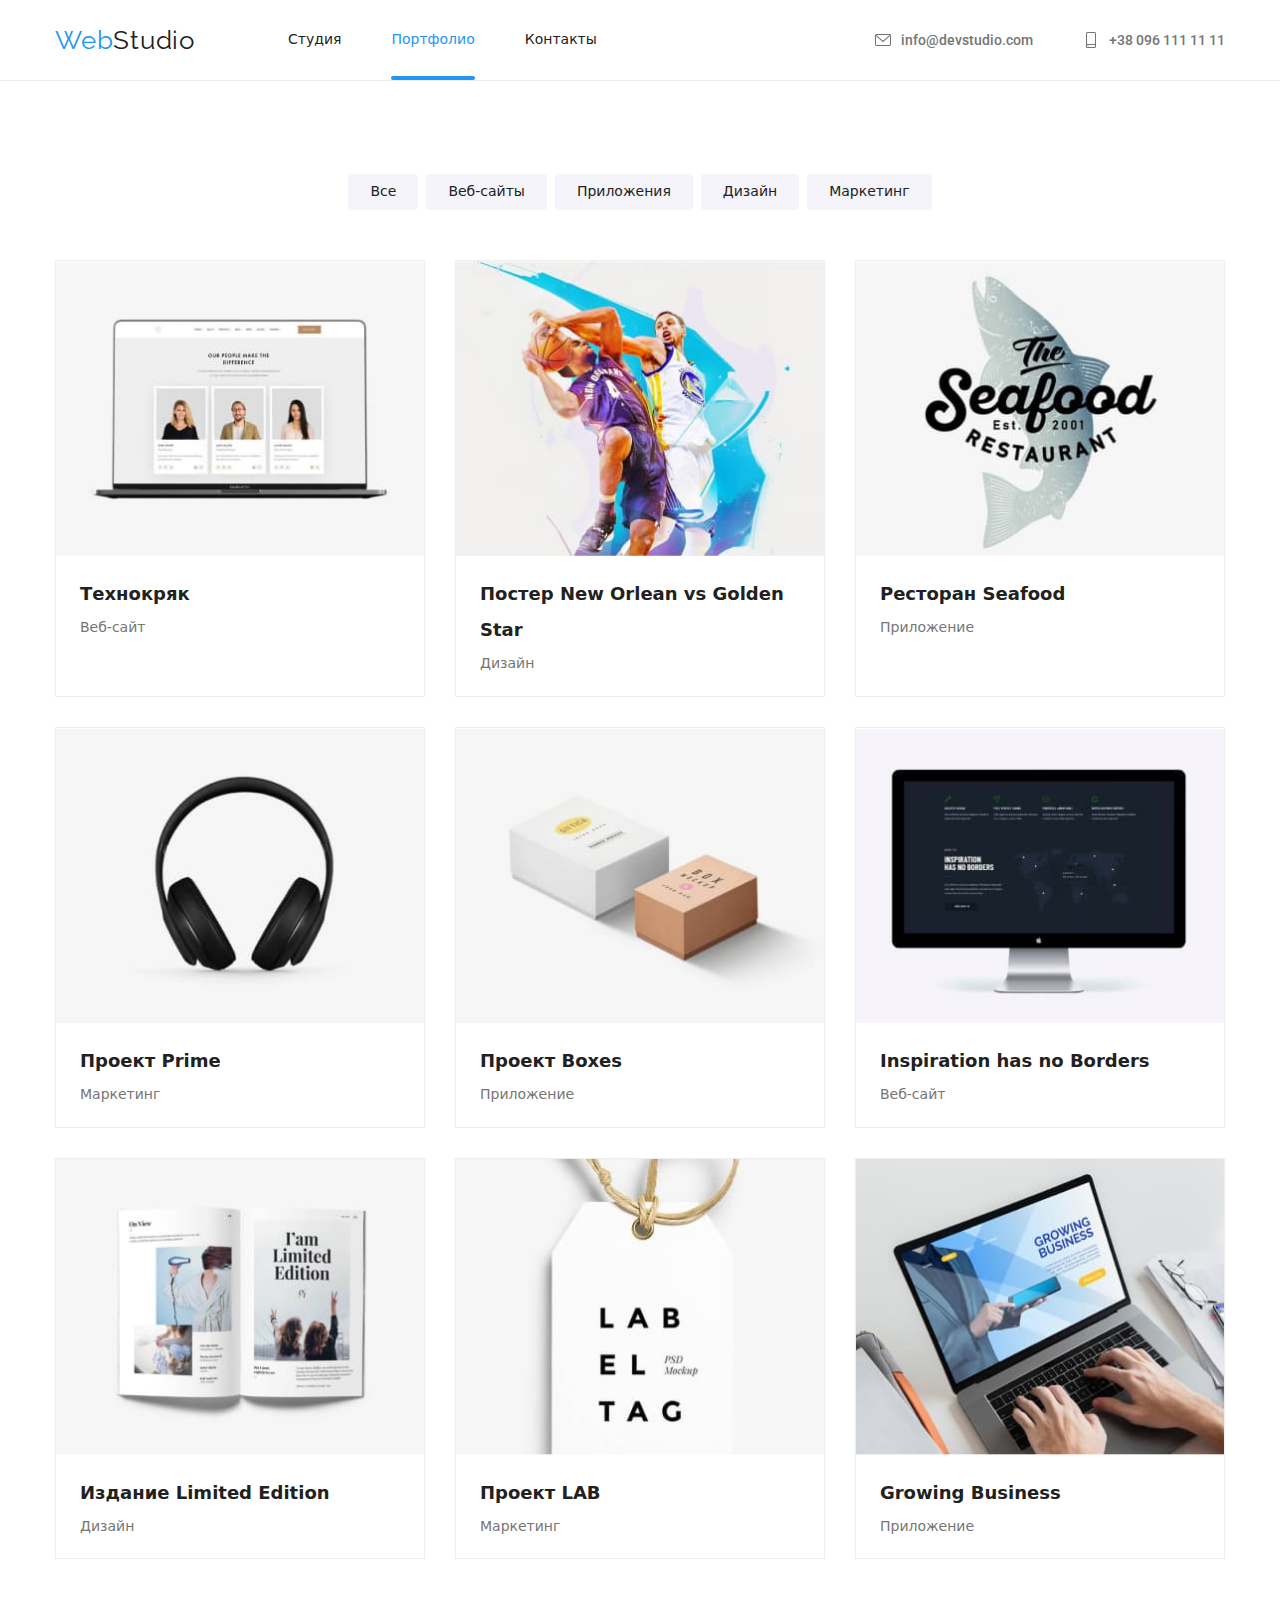
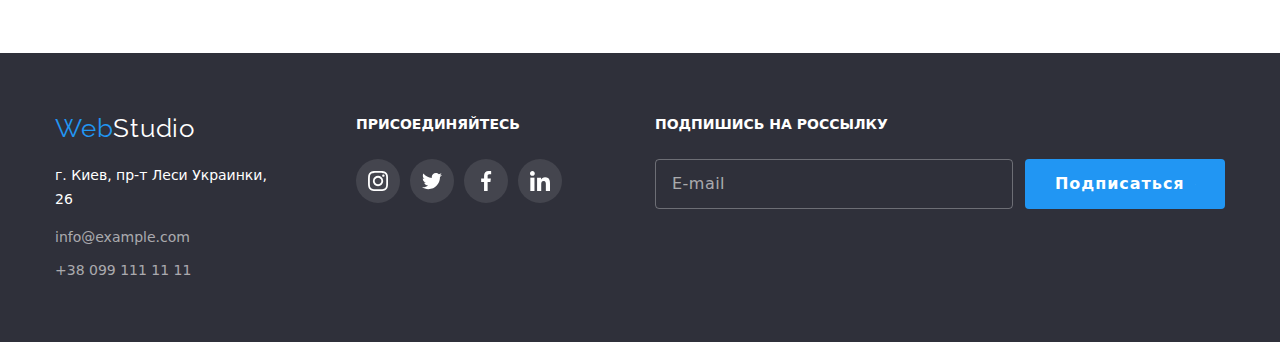
==== commit 29b97f7c: "dz_8" ====
--- a/Portfolio/Portfolio.html
+++ b/Portfolio/Portfolio.html
@@ -266,67 +266,72 @@
     </section>
 </main>
 <!--Футер-->
-<!--<footer class="footer">
-    <div class="footer-container">
-        <address class="footer-adres-item">
-            <a href="../index.html" class="link logo-footer"><span class="logo-web-footer">Web</span>Studio</a>
-            <p class="footer-adres">г. Киев, пр-т Леси Украинки, 26</p>
-            <ul class="list ">
-                <li class="footer-item"><a href="mailto:info@example.com" class="footer-link link">info@example.com</a>
-                </li>
-                <li class="footer-item"><a href="tel:+38 099 111 11 11" class="footer-link link">+38 099 111
-                        11 11</a></li>
-            </ul>
-        </address>
-        <div class="footer-social">
-            <h2 class="footer-title">ПРИСОЕДИНЯЙТЕСЬ</h2>
-            <ul class="footer-icon">
-                <li class="footer-icon-item">
-                    <a href="" class="footer-icon-link">
-                        <svg class="footer-icons-svg">
-                            <use href="./imags/svg/sprite.svg#icon-instagram"></use>
-                        </svg>
-                    </a>
-                </li>
-                <li class="footer-icon-item">
-                    <a href="" class="footer-icon-link">
-                        <svg class="footer-icons-svg">
-                            <use href="./imags/svg/sprite.svg#icon-twitter"></use>
-                        </svg>
-                    </a>
-                </li>
-                <li class="footer-icon-item">
-                    <a href="" class="footer-icon-link">
-                        <svg class="footer-icons-svg">
-                            <use href="./imags/svg/sprite.svg#icon-facebook"></use>
-                        </svg>
-                    </a>
-                </li>
-                <li class="footer-icon-item">
-                    <a href="" class="footer-icon-link">
-                        <svg class="footer-icons-svg">
-                            <use href="./imags/svg/sprite.svg#icon-linkedin"></use>
-                        </svg>
-                    </a>
-                </li>
-            </ul>
+<footer class="footer">
+    <div class="footer-container container">
+        <div class="footer-container-tablet">
+            <address class="footer-adres-item">
+                <a href="index.html" class="link logo-footer"><span class="logo-web-footer">Web</span>Studio</a>
+                <p class="footer-adres">г. Киев, пр-т Леси Украинки, 26</p>
+                <ul class="list ">
+                    <li class="footer-item"><a href="mailto:info@example.com"
+                            class="footer-link link">info@example.com</a></li>
+                    <li class="footer-item"><a href="tel:+38 099 111 11 11" class="footer-link link">+38 099 111
+                            11 11</a></li>
+                </ul>
+            </address>
+            <div class="footer-social">
+                <h2 class="footer-title">ПРИСОЕДИНЯЙТЕСЬ</h2>
+                <ul class="footer-icon">
+                    <li class="footer-icon-item">
+                        <a href="" class="footer-icon-link">
+                            <svg class="footer-icons-svg">
+                                <use href="./imags/svg/sprite.svg#icon-instagram"></use>
+                            </svg>
+                        </a>
+                    </li>
+                    <li class="footer-icon-item">
+                        <a href="" class="footer-icon-link">
+                            <svg class="footer-icons-svg">
+                                <use href="./imags/svg/sprite.svg#icon-twitter"></use>
+                            </svg>
+                        </a>
+                    </li>
+                    <li class="footer-icon-item">
+                        <a href="" class="footer-icon-link">
+                            <svg class="footer-icons-svg">
+                                <use href="./imags/svg/sprite.svg#icon-facebook"></use>
+                            </svg>
+                        </a>
+                    </li>
+                    <li class="footer-icon-item">
+                        <a href="" class="footer-icon-link">
+                            <svg class="footer-icons-svg">
+                                <use href="./imags/svg/sprite.svg#icon-linkedin"></use>
+                            </svg>
+                        </a>
+                    </li>
+                </ul>
+            </div>
         </div>
         <div class="footer-send-container">
             <div>
                 <h3 class="footer-title">ПОДПИШИСЬ НА РОССЫЛКУ</h3>
-                <label>
-                    <input class="footer-input" type="text" name="footer-input" placeholder="E-mail" />
-                </label>
+                <form action="form" class="footer-send-box">
+                    <label>
+                        <input class="footer-input" type="email" name="footer-input" placeholder="E-mail" />
+                    </label>
+
+                    <button type="submit" class="footer-button">
+                        <span class="footer-button-span">Подписаться</span>
+                        <svg class="icon-send">
+                            <use href="../imags/svg/sprite.svg#icon-icon-send"></use>
+                        </svg>
+                    </button>
+                </form>
             </div>
-            <button type="submit" class="footer-button">
-                <span class="footer-button-span">Подписаться</span>
-                <svg class="icon-send">
-                    <use href="../imags/svg/sprite.svg#icon-icon-send"></use>
-                </svg>
-            </button>
         </div>
-    </div>-->
-<script src="../js/menu.js"></script>
-</body>
+    </div>
+    <script src="../js/menu.js"></script>
+    </body>
 
 </html>